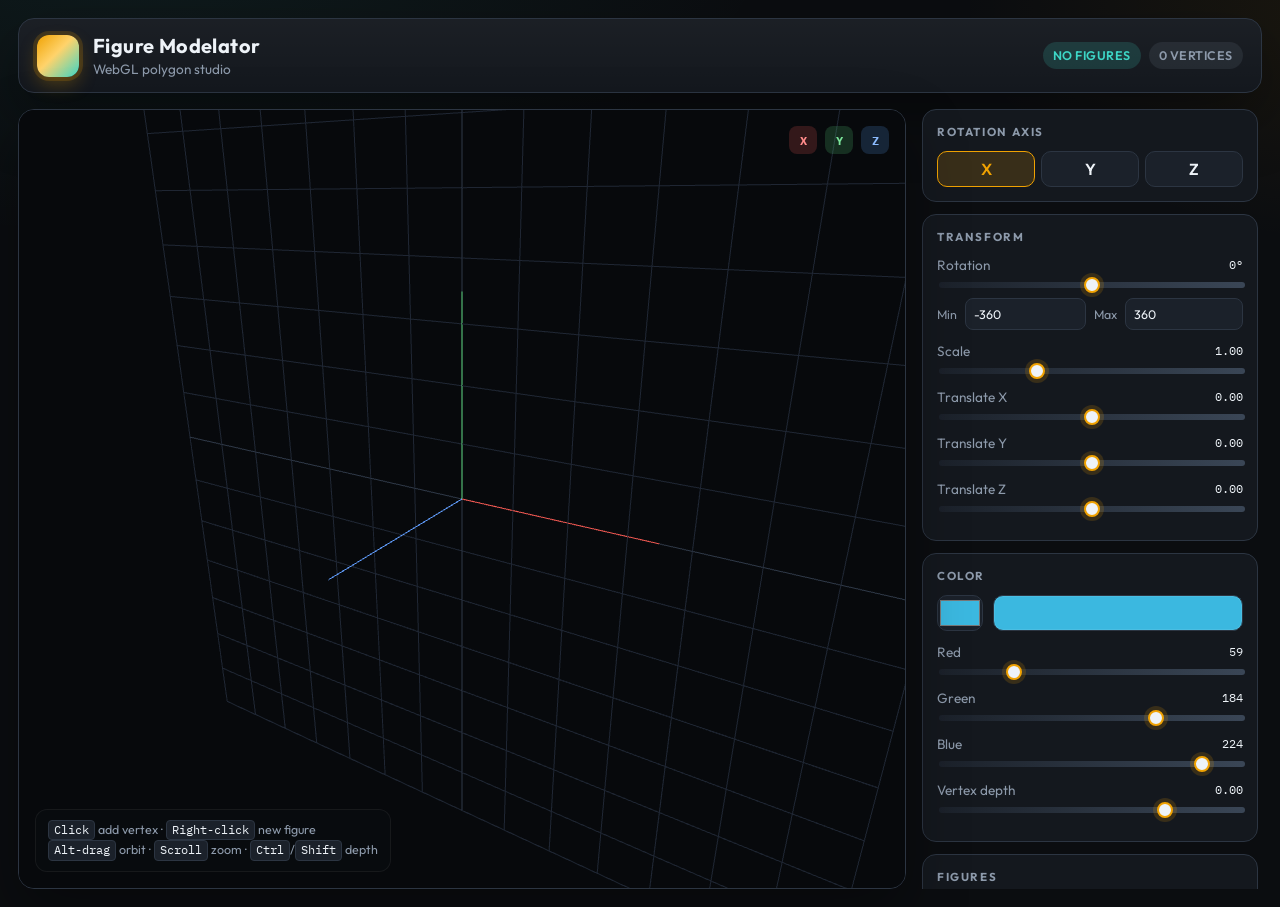
==== index.html @ 859afd4a "Rebuild Figure Modelator UI and fix modeling bugs Replace the Kendo table layout with a workshop-sty" ====
<!DOCTYPE html>
<html lang="en">
<head>
  <meta charset="utf-8">
  <meta name="viewport" content="width=device-width, initial-scale=1">
  <title>Figure Modelator</title>
  <meta name="description" content="Click-to-sculpt 3D polygons in the browser with WebGL.">
  <link rel="preconnect" href="https://fonts.googleapis.com">
  <link rel="preconnect" href="https://fonts.gstatic.com" crossorigin>
  <link href="https://fonts.googleapis.com/css2?family=IBM+Plex+Mono:wght@400;500&family=Outfit:wght@400;500;600;700&display=swap" rel="stylesheet">
  <link rel="stylesheet" href="styles.css">
</head>
<body>
  <div class="app">
    <header class="topbar">
      <div class="brand">
        <span class="brand-mark" aria-hidden="true"></span>
        <div>
          <h1>Figure Modelator</h1>
          <p>WebGL polygon studio</p>
        </div>
      </div>
      <div class="topbar-status">
        <span class="pill" id="figure-pill">No figures</span>
        <span class="pill pill-mute" id="vertex-pill">0 vertices</span>
      </div>
    </header>

    <div class="workspace">
      <section class="viewport" aria-label="3D viewport">
        <canvas id="webgl">Please use a browser that supports canvas and WebGL.</canvas>
        <div class="hud">
          <p><kbd>Click</kbd> add vertex · <kbd>Right-click</kbd> new figure</p>
          <p><kbd>Alt-drag</kbd> orbit · <kbd>Scroll</kbd> zoom · <kbd>Ctrl</kbd>/<kbd>Shift</kbd> depth</p>
        </div>
        <div class="axis-legend" aria-hidden="true">
          <span class="ax ax-x">X</span>
          <span class="ax ax-y">Y</span>
          <span class="ax ax-z">Z</span>
        </div>
      </section>

      <aside class="dock">
        <section class="panel">
          <h2>Rotation axis</h2>
          <div class="segmented" role="radiogroup" aria-label="Rotation axis">
            <label><input type="radio" name="axis" value="x" checked> X</label>
            <label><input type="radio" name="axis" value="y"> Y</label>
            <label><input type="radio" name="axis" value="z"> Z</label>
          </div>
        </section>

        <section class="panel">
          <h2>Transform</h2>
          <label class="control">
            <span>Rotation <em id="rotation-value">0°</em></span>
            <input type="range" id="rotation" min="-360" max="360" step="1" value="0">
          </label>
          <div class="range-limits">
            <label>Min <input type="number" id="rotation-min" value="-360" step="10"></label>
            <label>Max <input type="number" id="rotation-max" value="360" step="10"></label>
          </div>
          <label class="control">
            <span>Scale <em id="scale-value">1.00</em></span>
            <input type="range" id="scale" min="0.1" max="3" step="0.05" value="1">
          </label>
          <label class="control">
            <span>Translate X <em id="tx-value">0.00</em></span>
            <input type="range" id="tx" min="-2" max="2" step="0.05" value="0">
          </label>
          <label class="control">
            <span>Translate Y <em id="ty-value">0.00</em></span>
            <input type="range" id="ty" min="-2" max="2" step="0.05" value="0">
          </label>
          <label class="control">
            <span>Translate Z <em id="tz-value">0.00</em></span>
            <input type="range" id="tz" min="-2" max="2" step="0.05" value="0">
          </label>
        </section>

        <section class="panel">
          <h2>Color</h2>
          <div class="color-row">
            <input type="color" id="color-picker" value="#3bb8e0" aria-label="Figure color">
            <div class="swatch" id="swatch"></div>
          </div>
          <label class="control">
            <span>Red <em id="r-value">59</em></span>
            <input type="range" id="red" class="slider-red" min="0" max="255" step="1" value="59">
          </label>
          <label class="control">
            <span>Green <em id="g-value">184</em></span>
            <input type="range" id="green" class="slider-green" min="0" max="255" step="1" value="184">
          </label>
          <label class="control">
            <span>Blue <em id="b-value">224</em></span>
            <input type="range" id="blue" class="slider-blue" min="0" max="255" step="1" value="224">
          </label>
          <label class="control">
            <span>Vertex depth <em id="depth-value">0.00</em></span>
            <input type="range" id="depth" min="-1.5" max="0.5" step="0.05" value="0">
          </label>
        </section>

        <section class="panel">
          <h2>Figures</h2>
          <div class="figure-list" id="figure-list"></div>
          <div class="actions">
            <button type="button" id="prev-figure">Previous</button>
            <button type="button" id="next-figure">Next</button>
            <button type="button" id="new-figure" class="primary">New figure</button>
            <button type="button" id="delete-figure" class="danger">Delete</button>
            <button type="button" id="restart">Reset scene</button>
          </div>
        </section>

        <section class="panel log-panel">
          <h2>Activity</h2>
          <div class="log" id="log" role="log" aria-live="polite"></div>
        </section>
      </aside>
    </div>
  </div>

  <script src="lib/webgl-utils.js"></script>
  <script src="lib/webgl-debug.js"></script>
  <script src="lib/cuon-utils.js"></script>
  <script src="lib/cuon-matrix.js"></script>
  <script src="app.js"></script>
</body>
</html>
---- styles.css ----
:root {
  --bg: #0b0d10;
  --bg-elev: #14181e;
  --bg-elev-2: #1b212a;
  --line: #2c3542;
  --text: #eef3f8;
  --muted: #8d9aab;
  --amber: #f0a202;
  --amber-dim: rgba(240, 162, 2, 0.16);
  --teal: #3dd6c6;
  --teal-dim: rgba(61, 214, 198, 0.16);
  --danger: #ff6b6b;
  --danger-dim: rgba(255, 107, 107, 0.14);
  --shadow: 0 24px 60px rgba(0, 0, 0, 0.35);
  --radius: 16px;
  --font: "Outfit", "Segoe UI", sans-serif;
  --mono: "IBM Plex Mono", ui-monospace, monospace;
}

* {
  box-sizing: border-box;
}

html,
body {
  margin: 0;
  min-height: 100%;
  background:
    radial-gradient(1200px 600px at 10% -10%, rgba(61, 214, 198, 0.08), transparent 55%),
    radial-gradient(900px 500px at 110% 0%, rgba(240, 162, 2, 0.08), transparent 50%),
    var(--bg);
  color: var(--text);
  font-family: var(--font);
}

body {
  min-height: 100vh;
}

.app {
  display: flex;
  flex-direction: column;
  min-height: 100vh;
  padding: 18px;
  gap: 16px;
}

.topbar {
  display: flex;
  align-items: center;
  justify-content: space-between;
  gap: 16px;
  padding: 14px 18px;
  background: linear-gradient(180deg, rgba(255, 255, 255, 0.03), transparent), var(--bg-elev);
  border: 1px solid var(--line);
  border-radius: var(--radius);
  box-shadow: var(--shadow);
}

.brand {
  display: flex;
  align-items: center;
  gap: 14px;
}

.brand-mark {
  width: 42px;
  height: 42px;
  border-radius: 12px;
  background:
    linear-gradient(135deg, var(--amber), #ffd36b 45%, var(--teal));
  box-shadow: 0 0 0 4px var(--amber-dim), 0 8px 18px rgba(240, 162, 2, 0.25);
}

.brand h1 {
  margin: 0;
  font-size: 1.25rem;
  letter-spacing: 0.02em;
}

.brand p {
  margin: 2px 0 0;
  color: var(--muted);
  font-size: 0.85rem;
}

.topbar-status {
  display: flex;
  gap: 8px;
  flex-wrap: wrap;
}

.pill {
  padding: 6px 10px;
  border-radius: 999px;
  background: var(--teal-dim);
  color: var(--teal);
  font-size: 0.78rem;
  font-weight: 600;
  letter-spacing: 0.04em;
  text-transform: uppercase;
}

.pill-mute {
  background: rgba(141, 154, 171, 0.12);
  color: var(--muted);
}

.workspace {
  flex: 1;
  display: grid;
  grid-template-columns: minmax(0, 1fr) 340px;
  gap: 16px;
  min-height: 0;
}

.viewport {
  position: relative;
  min-height: 560px;
  border-radius: var(--radius);
  overflow: hidden;
  border: 1px solid var(--line);
  background: #07090c;
  box-shadow: inset 0 0 80px rgba(61, 214, 198, 0.05), var(--shadow);
}

#webgl {
  display: block;
  width: 100%;
  height: 100%;
  cursor: crosshair;
}

.hud {
  position: absolute;
  left: 16px;
  bottom: 16px;
  padding: 10px 12px;
  border-radius: 12px;
  background: rgba(11, 13, 16, 0.72);
  border: 1px solid rgba(255, 255, 255, 0.06);
  backdrop-filter: blur(8px);
  color: var(--muted);
  font-size: 0.78rem;
  line-height: 1.45;
}

.hud p {
  margin: 0;
}

kbd {
  display: inline-block;
  padding: 1px 5px;
  border-radius: 4px;
  background: var(--bg-elev-2);
  border: 1px solid var(--line);
  color: var(--text);
  font-family: var(--mono);
  font-size: 0.72rem;
}

.axis-legend {
  position: absolute;
  top: 16px;
  right: 16px;
  display: flex;
  gap: 8px;
}

.ax {
  width: 28px;
  height: 28px;
  display: grid;
  place-items: center;
  border-radius: 8px;
  font-size: 0.72rem;
  font-weight: 700;
  font-family: var(--mono);
}

.ax-x { background: rgba(255, 92, 92, 0.18); color: #ff8b8b; }
.ax-y { background: rgba(92, 220, 132, 0.18); color: #7be39a; }
.ax-z { background: rgba(92, 164, 255, 0.18); color: #8cbcff; }

.dock {
  display: flex;
  flex-direction: column;
  gap: 12px;
  max-height: calc(100vh - 120px);
  overflow: auto;
  padding-right: 4px;
}

.panel {
  padding: 14px;
  background: var(--bg-elev);
  border: 1px solid var(--line);
  border-radius: 14px;
}

.panel h2 {
  margin: 0 0 12px;
  font-size: 0.72rem;
  font-weight: 700;
  letter-spacing: 0.14em;
  text-transform: uppercase;
  color: var(--muted);
}

.segmented {
  display: grid;
  grid-template-columns: repeat(3, 1fr);
  gap: 6px;
}

.segmented label {
  display: flex;
  align-items: center;
  justify-content: center;
  height: 36px;
  border-radius: 10px;
  background: var(--bg-elev-2);
  border: 1px solid var(--line);
  cursor: pointer;
  font-weight: 600;
}

.segmented input {
  position: absolute;
  opacity: 0;
  pointer-events: none;
}

.segmented label:has(input:checked) {
  background: var(--amber-dim);
  border-color: var(--amber);
  color: var(--amber);
}

.control {
  display: flex;
  flex-direction: column;
  gap: 6px;
  margin-bottom: 12px;
  font-size: 0.85rem;
}

.control span {
  display: flex;
  justify-content: space-between;
  color: var(--muted);
}

.control em {
  font-style: normal;
  color: var(--text);
  font-family: var(--mono);
  font-size: 0.78rem;
}

input[type="range"] {
  -webkit-appearance: none;
  appearance: none;
  width: 100%;
  height: 6px;
  border-radius: 999px;
  background: linear-gradient(90deg, var(--bg-elev-2), #3a4656);
  outline: none;
}

input[type="range"]::-webkit-slider-thumb {
  -webkit-appearance: none;
  width: 16px;
  height: 16px;
  border-radius: 50%;
  background: var(--text);
  border: 2px solid var(--amber);
  box-shadow: 0 0 0 4px var(--amber-dim);
  cursor: pointer;
}

input[type="range"]::-moz-range-track {
  height: 6px;
  border-radius: 999px;
  background: #3a4656;
}

input[type="range"]::-moz-range-thumb {
  width: 16px;
  height: 16px;
  border-radius: 50%;
  background: var(--text);
  border: 2px solid var(--amber);
  box-shadow: 0 0 0 4px var(--amber-dim);
  cursor: pointer;
}

.slider-red::-webkit-slider-thumb { border-color: #ff6b6b; box-shadow: 0 0 0 4px var(--danger-dim); }
.slider-green::-webkit-slider-thumb { border-color: #3dd6a0; box-shadow: 0 0 0 4px var(--teal-dim); }
.slider-blue::-webkit-slider-thumb { border-color: #5aa7ff; box-shadow: 0 0 0 4px rgba(90, 167, 255, 0.18); }

.range-limits {
  display: grid;
  grid-template-columns: 1fr 1fr;
  gap: 8px;
  margin: -4px 0 12px;
}

.range-limits label {
  display: flex;
  align-items: center;
  gap: 8px;
  color: var(--muted);
  font-size: 0.78rem;
}

.range-limits input,
.actions button,
input[type="color"] {
  font: inherit;
}

.range-limits input {
  width: 100%;
  height: 32px;
  padding: 0 8px;
  border-radius: 8px;
  border: 1px solid var(--line);
  background: var(--bg-elev-2);
  color: var(--text);
}

.color-row {
  display: flex;
  align-items: center;
  gap: 10px;
  margin-bottom: 12px;
}

input[type="color"] {
  width: 46px;
  height: 36px;
  padding: 0;
  border: 1px solid var(--line);
  border-radius: 10px;
  background: var(--bg-elev-2);
  cursor: pointer;
}

.swatch {
  flex: 1;
  height: 36px;
  border-radius: 10px;
  border: 1px solid var(--line);
  background: #3bb8e0;
  box-shadow: inset 0 0 0 1px rgba(255, 255, 255, 0.08);
}

.figure-list {
  display: flex;
  flex-wrap: wrap;
  gap: 6px;
  min-height: 32px;
  margin-bottom: 10px;
}

.figure-chip {
  border: 1px solid var(--line);
  background: var(--bg-elev-2);
  color: var(--text);
  border-radius: 999px;
  padding: 4px 10px;
  font-size: 0.75rem;
  cursor: pointer;
}

.figure-chip.active {
  border-color: var(--teal);
  background: var(--teal-dim);
  color: var(--teal);
}

.actions {
  display: grid;
  grid-template-columns: 1fr 1fr;
  gap: 8px;
}

.actions button {
  height: 36px;
  border-radius: 10px;
  border: 1px solid var(--line);
  background: var(--bg-elev-2);
  color: var(--text);
  cursor: pointer;
}

.actions button:hover {
  border-color: #4a5666;
}

.actions .primary {
  background: var(--amber-dim);
  border-color: var(--amber);
  color: var(--amber);
  font-weight: 600;
}

.actions .danger {
  background: var(--danger-dim);
  border-color: var(--danger);
  color: var(--danger);
}

.actions #restart {
  grid-column: 1 / -1;
}

.log-panel .log {
  max-height: 160px;
  overflow: auto;
  font-family: var(--mono);
  font-size: 0.72rem;
  line-height: 1.55;
  color: var(--muted);
}

.log div {
  padding: 2px 0;
  border-bottom: 1px solid rgba(44, 53, 66, 0.6);
}

@media (max-width: 980px) {
  .workspace {
    grid-template-columns: 1fr;
  }

  .viewport {
    min-height: 420px;
  }

  .dock {
    max-height: none;
  }
}
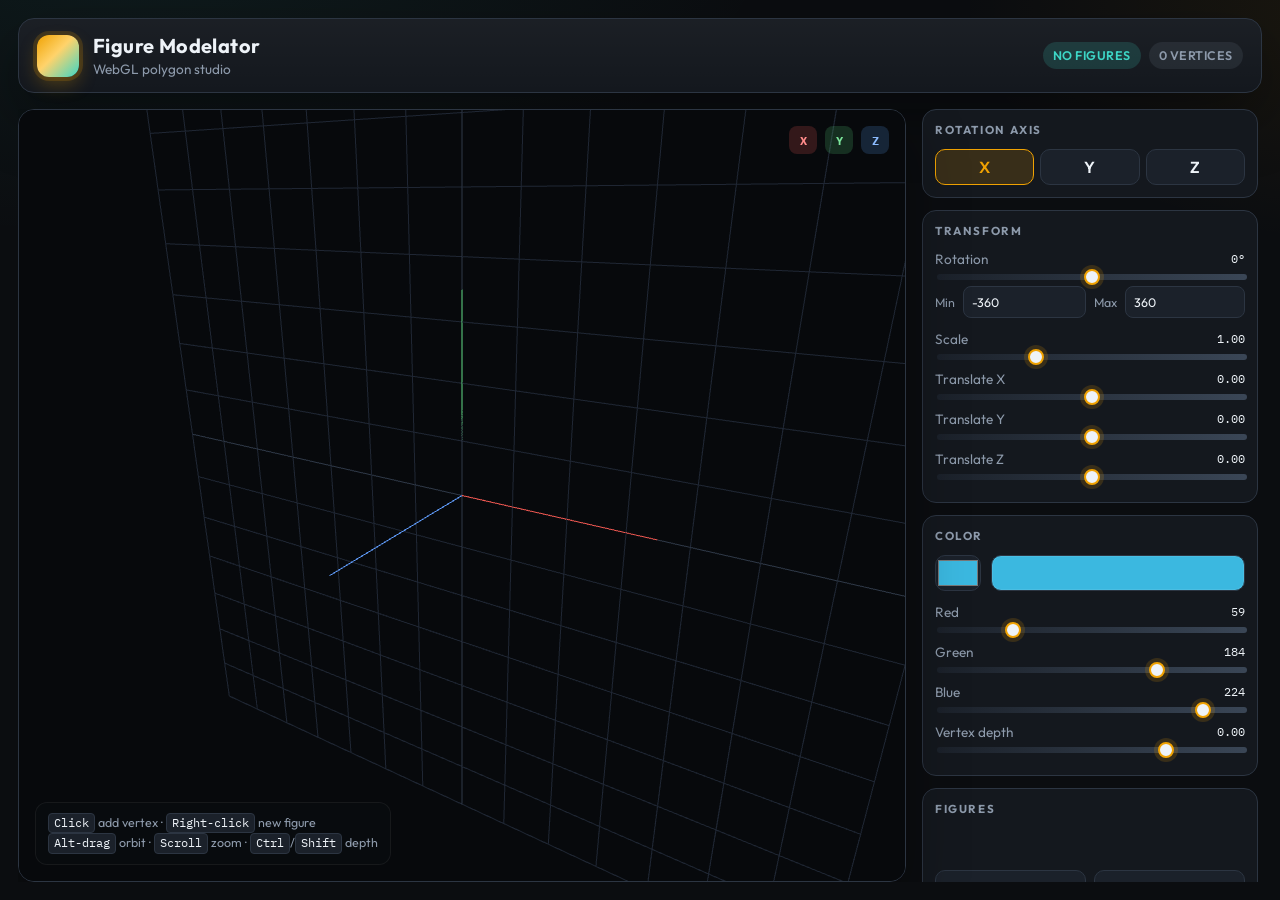
==== commit 9eb01a68: "Polish viewport layout and stop duplicate vertices Keep the canvas filling the studio layout, restor" ====
--- a/index.html
+++ b/index.html
@@ -8,6 +8,7 @@
   <link rel="preconnect" href="https://fonts.googleapis.com">
   <link rel="preconnect" href="https://fonts.gstatic.com" crossorigin>
   <link href="https://fonts.googleapis.com/css2?family=IBM+Plex+Mono:wght@400;500&family=Outfit:wght@400;500;600;700&display=swap" rel="stylesheet">
+  <link rel="icon" href="data:image/svg+xml,%3Csvg xmlns='http://www.w3.org/2000/svg' viewBox='0 0 32 32'%3E%3Crect rx='8' width='32' height='32' fill='%2314181e'/%3E%3Cpath d='M6 24 L16 6 L26 24 Z' fill='%23f0a202'/%3E%3Cpath d='M10 24 L22 24 L16 12 Z' fill='%233dd6c6'/%3E%3C/svg%3E">
   <link rel="stylesheet" href="styles.css">
 </head>
 <body>
--- a/styles.css
+++ b/styles.css
@@ -24,7 +24,7 @@
 html,
 body {
   margin: 0;
-  min-height: 100%;
+  height: 100%;
   background:
     radial-gradient(1200px 600px at 10% -10%, rgba(61, 214, 198, 0.08), transparent 55%),
     radial-gradient(900px 500px at 110% 0%, rgba(240, 162, 2, 0.08), transparent 50%),
@@ -33,14 +33,12 @@
   font-family: var(--font);
 }
 
-body {
-  min-height: 100vh;
-}
-
 .app {
   display: flex;
   flex-direction: column;
-  min-height: 100vh;
+  height: 100vh;
+  max-height: 100vh;
+  overflow: hidden;
   padding: 18px;
   gap: 16px;
 }
@@ -107,16 +105,19 @@
 }
 
 .workspace {
-  flex: 1;
+  flex: 1 1 0;
+  min-height: 0;
   display: grid;
   grid-template-columns: minmax(0, 1fr) 340px;
+  grid-template-rows: minmax(0, 1fr);
   gap: 16px;
-  min-height: 0;
+  overflow: hidden;
 }
 
 .viewport {
   position: relative;
-  min-height: 560px;
+  min-height: 0;
+  height: 100%;
   border-radius: var(--radius);
   overflow: hidden;
   border: 1px solid var(--line);
@@ -125,10 +126,13 @@
 }
 
 #webgl {
+  position: absolute;
+  inset: 0;
   display: block;
   width: 100%;
   height: 100%;
   cursor: crosshair;
+  touch-action: none;
 }
 
 .hud {
@@ -143,6 +147,7 @@
   color: var(--muted);
   font-size: 0.78rem;
   line-height: 1.45;
+  pointer-events: none;
 }
 
 .hud p {
@@ -166,6 +171,7 @@
   right: 16px;
   display: flex;
   gap: 8px;
+  pointer-events: none;
 }
 
 .ax {
@@ -187,13 +193,14 @@
   display: flex;
   flex-direction: column;
   gap: 12px;
-  max-height: calc(100vh - 120px);
+  min-height: 0;
+  height: 100%;
   overflow: auto;
   padding-right: 4px;
 }
 
 .panel {
-  padding: 14px;
+  padding: 12px;
   background: var(--bg-elev);
   border: 1px solid var(--line);
   border-radius: 14px;
@@ -241,8 +248,8 @@
 .control {
   display: flex;
   flex-direction: column;
-  gap: 6px;
-  margin-bottom: 12px;
+  gap: 4px;
+  margin-bottom: 8px;
   font-size: 0.85rem;
 }
 
@@ -418,12 +425,12 @@
 }
 
 .log-panel .log {
-  max-height: 160px;
+  max-height: 110px;
   overflow: auto;
   font-family: var(--mono);
   font-size: 0.72rem;
   line-height: 1.55;
-  color: var(--muted);
+  color: #c9d4e0;
 }
 
 .log div {
@@ -432,15 +439,31 @@
 }
 
 @media (max-width: 980px) {
+  html,
+  body,
+  .app {
+    height: auto;
+    max-height: none;
+    overflow: auto;
+  }
+
   .workspace {
     grid-template-columns: 1fr;
+    overflow: visible;
   }
 
   .viewport {
+    position: relative;
     min-height: 420px;
+    height: 420px;
+  }
+
+  #webgl {
+    position: absolute;
   }
 
   .dock {
     max-height: none;
+    height: auto;
   }
 }
